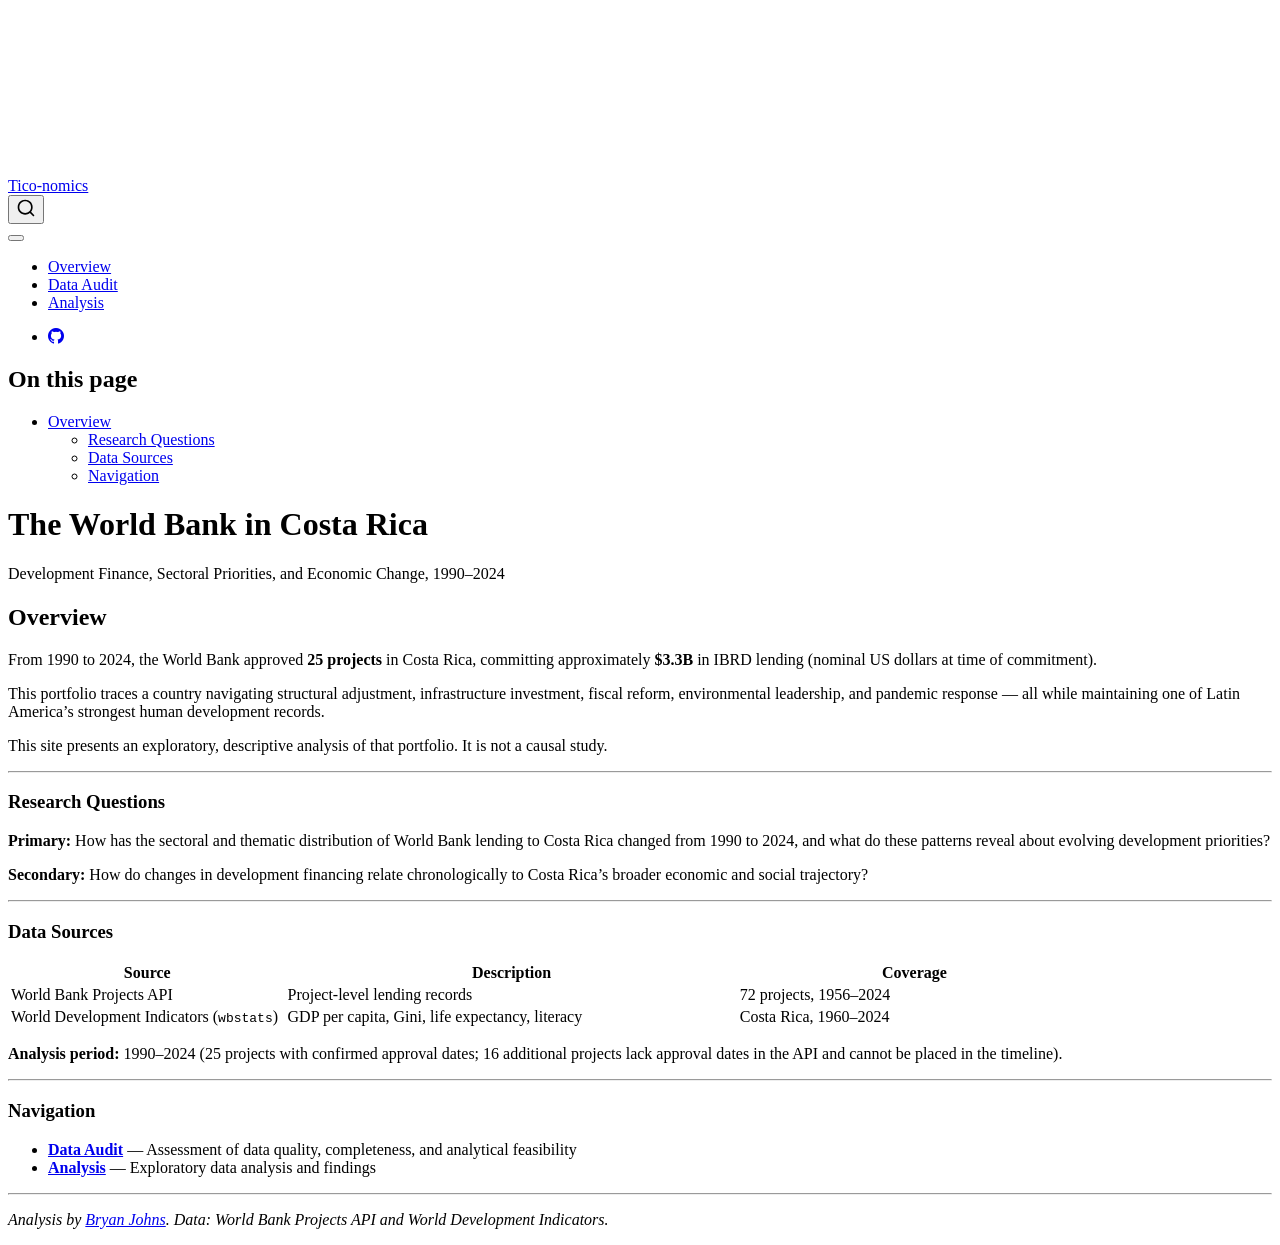
==== docs/index.html @ b2872938 "feat: add complete EDA pipeline: audit, cleaning, visualizations, Quarto site" ====
<!DOCTYPE html>
<html xmlns="http://www.w3.org/1999/xhtml" lang="en" xml:lang="en"><head>

<meta charset="utf-8">
<meta name="generator" content="quarto-1.10.20">

<meta name="viewport" content="width=device-width, initial-scale=1.0, user-scalable=yes">


<title>The World Bank in Costa Rica – Tico-nomics</title>
<style>
/* Default styles provided by pandoc.
** See https://pandoc.org/MANUAL.html#variables-for-html for config info.
*/
span.smallcaps{font-variant: small-caps;}
div.columns{display: flex; gap: 1.5em;}
div.column{flex: auto;}
@media screen {
div.columns{gap: min(4vw, 1.5em);}
div.column{overflow-x: auto;}
}
div.hanging-indent{margin-left: 1.5em; text-indent: -1.5em;}
ul.task-list{list-style: none;}
ul.task-list li input[type="checkbox"] {
  width: 0.8em;
  margin: 0 0.8em 0.2em -1em; /* quarto-specific, see https://github.com/quarto-dev/quarto-cli/issues/4556 */ 
  vertical-align: middle;
}
</style>


<script src="site_libs/quarto-nav/quarto-nav.js"></script>
<script src="site_libs/quarto-nav/headroom.min.js"></script>
<script src="site_libs/clipboard/clipboard.min.js"></script>
<script src="site_libs/quarto-search/autocomplete.umd.js"></script>
<script src="site_libs/quarto-search/fuse.min.js"></script>
<script src="site_libs/quarto-search/quarto-search.js"></script>
<meta name="quarto:offset" content="./">
<script src="site_libs/quarto-html/quarto.js" type="module"></script>
<script src="site_libs/quarto-html/tabsets/tabsets.js" type="module"></script>
<script src="site_libs/quarto-html/popper.min.js"></script>
<script src="site_libs/quarto-html/tippy.umd.min.js"></script>
<script src="site_libs/quarto-html/anchor.min.js"></script>
<link href="site_libs/quarto-html/tippy.css" rel="stylesheet">
<link href="site_libs/quarto-html/quarto-syntax-highlighting-17888a1159294d3eb470f19f6f52f5a5.css" rel="stylesheet" id="quarto-text-highlighting-styles">
<script src="site_libs/bootstrap/bootstrap.min.js"></script>
<link href="site_libs/bootstrap/bootstrap-icons.css" rel="stylesheet">
<link href="site_libs/bootstrap/bootstrap-92404dd89b1444827012a9e3a58cda88.min.css" rel="stylesheet" append-hash="true" id="quarto-bootstrap" data-mode="light">
<script id="quarto-search-options" type="application/json">{
  "location": "navbar",
  "copy-button": false,
  "collapse-after": 3,
  "panel-placement": "end",
  "type": "overlay",
  "limit": 50,
  "keyboard-shortcut": [
    "f",
    "/",
    "s"
  ],
  "show-item-context": false,
  "language": {
    "search-no-results-text": "No results",
    "search-matching-documents-text": "matching documents",
    "search-copy-link-title": "Copy link to search",
    "search-hide-matches-text": "Hide additional matches",
    "search-more-match-text": "more match in this document",
    "search-more-matches-text": "more matches in this document",
    "search-clear-button-title": "Clear",
    "search-text-placeholder": "",
    "search-detached-cancel-button-title": "Cancel",
    "search-submit-button-title": "Submit",
    "search-label": "Search"
  }
}</script>


<link rel="stylesheet" href="styles.css">
</head>

<body class="nav-fixed quarto-light">

<div id="quarto-search-results"></div>
  <header id="quarto-header" class="headroom fixed-top">
    <nav class="navbar navbar-expand-lg " data-bs-theme="dark">
      <div class="navbar-container container-fluid">
      <div class="navbar-brand-container mx-auto">
    <a class="navbar-brand" href="./index.html">
    <span class="navbar-title">Tico-nomics</span>
    </a>
  </div>
            <div id="quarto-search" class="" title="Search"></div>
          <button class="navbar-toggler" type="button" data-bs-toggle="collapse" data-bs-target="#navbarCollapse" aria-controls="navbarCollapse" role="menu" aria-expanded="false" aria-label="Toggle navigation" onclick="if (window.quartoToggleHeadroom) { window.quartoToggleHeadroom(); }">
  <span class="navbar-toggler-icon"></span>
</button>
          <div class="collapse navbar-collapse" id="navbarCollapse">
            <ul class="navbar-nav navbar-nav-scroll me-auto">
  <li class="nav-item">
    <a class="nav-link active" href="./index.html" aria-current="page"> 
<span class="menu-text">Overview</span></a>
  </li>  
  <li class="nav-item">
    <a class="nav-link" href="./reports/feasibility-audit.html"> 
<span class="menu-text">Data Audit</span></a>
  </li>  
  <li class="nav-item">
    <a class="nav-link" href="./reports/eda-report.html"> 
<span class="menu-text">Analysis</span></a>
  </li>  
</ul>
            <ul class="navbar-nav navbar-nav-scroll ms-auto">
  <li class="nav-item compact">
    <a class="nav-link" href="https://github.com/johbry17/Tico-nomics"> <i class="bi bi-github" role="img">
</i> 
<span class="menu-text"></span></a>
  </li>  
</ul>
          </div> <!-- /navcollapse -->
            <div class="quarto-navbar-tools">
</div>
      </div> <!-- /container-fluid -->
    </nav>
</header>
<!-- content -->
<div id="quarto-content" class="quarto-container page-columns page-rows-contents page-layout-article page-navbar">
<!-- sidebar -->
<!-- margin-sidebar -->
    <div id="quarto-margin-sidebar" class="sidebar margin-sidebar">
        <nav id="TOC" role="doc-toc" class="toc-active">
    <h2 id="toc-title">On this page</h2>
   
  <ul>
  <li><a href="#overview" id="toc-overview" class="nav-link active" data-scroll-target="#overview">Overview</a>
  <ul class="collapse">
  <li><a href="#research-questions" id="toc-research-questions" class="nav-link" data-scroll-target="#research-questions">Research Questions</a></li>
  <li><a href="#data-sources" id="toc-data-sources" class="nav-link" data-scroll-target="#data-sources">Data Sources</a></li>
  <li><a href="#navigation" id="toc-navigation" class="nav-link" data-scroll-target="#navigation">Navigation</a></li>
  </ul></li>
  </ul>
</nav>
    </div>
<!-- main -->
<main class="content" id="quarto-document-content">

<header id="title-block-header" class="quarto-title-block default">
<div class="quarto-title">
<h1 class="title">The World Bank in Costa Rica</h1>
<p class="subtitle lead">Development Finance, Sectoral Priorities, and Economic Change, 1990–2024</p>
</div>



<div class="quarto-title-meta">

    
  
    
  </div>
  


</header>


<section id="overview" class="level2">
<h2 class="anchored" data-anchor-id="overview">Overview</h2>
<p>From 1990 to 2024, the World Bank approved <strong>25 projects</strong> in Costa Rica, committing approximately <strong>$3.3B</strong> in IBRD lending (nominal US dollars at time of commitment).</p>
<p>This portfolio traces a country navigating structural adjustment, infrastructure investment, fiscal reform, environmental leadership, and pandemic response — all while maintaining one of Latin America’s strongest human development records.</p>
<p>This site presents an exploratory, descriptive analysis of that portfolio. It is not a causal study.</p>
<hr>
<section id="research-questions" class="level3">
<h3 class="anchored" data-anchor-id="research-questions">Research Questions</h3>
<p><strong>Primary:</strong> How has the sectoral and thematic distribution of World Bank lending to Costa Rica changed from 1990 to 2024, and what do these patterns reveal about evolving development priorities?</p>
<p><strong>Secondary:</strong> How do changes in development financing relate chronologically to Costa Rica’s broader economic and social trajectory?</p>
<hr>
</section>
<section id="data-sources" class="level3">
<h3 class="anchored" data-anchor-id="data-sources">Data Sources</h3>
<table class="caption-top table">
<colgroup>
<col style="width: 25%">
<col style="width: 41%">
<col style="width: 32%">
</colgroup>
<thead>
<tr class="header">
<th>Source</th>
<th>Description</th>
<th>Coverage</th>
</tr>
</thead>
<tbody>
<tr class="odd">
<td>World Bank Projects API</td>
<td>Project-level lending records</td>
<td>72 projects, 1956–2024</td>
</tr>
<tr class="even">
<td>World Development Indicators (<code>wbstats</code>)</td>
<td>GDP per capita, Gini, life expectancy, literacy</td>
<td>Costa Rica, 1960–2024</td>
</tr>
</tbody>
</table>
<p><strong>Analysis period:</strong> 1990–2024 (25 projects with confirmed approval dates; 16 additional projects lack approval dates in the API and cannot be placed in the timeline).</p>
<hr>
</section>
<section id="navigation" class="level3">
<h3 class="anchored" data-anchor-id="navigation">Navigation</h3>
<ul>
<li><strong><a href="./reports/feasibility-audit.html">Data Audit</a></strong> — Assessment of data quality, completeness, and analytical feasibility</li>
<li><strong><a href="./reports/eda-report.html">Analysis</a></strong> — Exploratory data analysis and findings</li>
</ul>
<hr>
<p><em>Analysis by <a href="https://github.com/johbry17">Bryan Johns</a>. Data: World Bank Projects API and World Development Indicators.</em></p>


</section>
</section>

</main> <!-- /main -->
<script id="quarto-html-after-body" type="application/javascript">
  window.document.addEventListener("DOMContentLoaded", function (event) {
    const icon = "";
    const anchorJS = new window.AnchorJS();
    anchorJS.options = {
      placement: 'right',
      icon: icon
    };
    anchorJS.add('.anchored');
    const isCodeAnnotation = (el) => {
      for (const clz of el.classList) {
        if (clz.startsWith('code-annotation-')) {                     
          return true;
        }
      }
      return false;
    }
    const onCopySuccess = function(e) {
      // button target
      const button = e.trigger;
      // don't keep focus
      button.blur();
      // flash "checked"
      button.classList.add('code-copy-button-checked');
      var currentTitle = button.getAttribute("title");
      button.setAttribute("title", "Copied!");
      let tooltip;
      if (window.bootstrap) {
        button.setAttribute("data-bs-toggle", "tooltip");
        button.setAttribute("data-bs-placement", "left");
        button.setAttribute("data-bs-title", "Copied!");
        tooltip = new bootstrap.Tooltip(button, 
          { trigger: "manual", 
            customClass: "code-copy-button-tooltip",
            offset: [0, -8]});
        tooltip.show();    
      }
      setTimeout(function() {
        if (tooltip) {
          tooltip.hide();
          button.removeAttribute("data-bs-title");
          button.removeAttribute("data-bs-toggle");
          button.removeAttribute("data-bs-placement");
        }
        button.setAttribute("title", currentTitle);
        button.classList.remove('code-copy-button-checked');
      }, 1000);
      // clear code selection
      e.clearSelection();
    }
    const getTextToCopy = function(trigger) {
      const outerScaffold = trigger.parentElement.cloneNode(true);
      const codeEl = outerScaffold.querySelector('code');
      for (const childEl of codeEl.children) {
        if (isCodeAnnotation(childEl)) {
          childEl.remove();
        }
      }
      return codeEl.innerText;
    }
    const clipboard = new window.ClipboardJS('.code-copy-button:not([data-in-quarto-modal])', {
      text: getTextToCopy
    });
    clipboard.on('success', onCopySuccess);
    if (window.document.getElementById('quarto-embedded-source-code-modal')) {
      const clipboardModal = new window.ClipboardJS('.code-copy-button[data-in-quarto-modal]', {
        text: getTextToCopy,
        container: window.document.getElementById('quarto-embedded-source-code-modal')
      });
      clipboardModal.on('success', onCopySuccess);
    }
      var localhostRegex = new RegExp(/^(?:http|https):\/\/localhost\:?[0-9]*\//);
      var mailtoRegex = new RegExp(/^mailto:/);
        var filterRegex = new RegExp('/' + window.location.host + '/');
      var isInternal = (href) => {
          return filterRegex.test(href) || localhostRegex.test(href) || mailtoRegex.test(href);
      }
      // Inspect non-navigation links and adorn them if external
     var links = window.document.querySelectorAll('a[href]:not(.nav-link):not(.navbar-brand):not(.toc-action):not(.sidebar-link):not(.sidebar-item-toggle):not(.pagination-link):not(.no-external):not([aria-hidden]):not(.dropdown-item):not(.quarto-navigation-tool):not(.about-link)');
      for (var i=0; i<links.length; i++) {
        const link = links[i];
        if (!isInternal(link.href)) {
          // undo the damage that might have been done by quarto-nav.js in the case of
          // links that we want to consider external
          if (link.dataset.originalHref !== undefined) {
            link.href = link.dataset.originalHref;
          }
        }
      }
    function tippyHover(el, contentFn, onTriggerFn, onUntriggerFn) {
      const config = {
        allowHTML: true,
        maxWidth: 500,
        delay: 100,
        arrow: false,
        appendTo: function(el) {
            return el.parentElement;
        },
        interactive: true,
        interactiveBorder: 10,
        theme: 'quarto',
        placement: 'bottom-start',
      };
      if (contentFn) {
        config.content = contentFn;
      }
      if (onTriggerFn) {
        config.onTrigger = onTriggerFn;
      }
      if (onUntriggerFn) {
        config.onUntrigger = onUntriggerFn;
      }
      window.tippy(el, config); 
    }
    const noterefs = window.document.querySelectorAll('a[role="doc-noteref"]');
    for (var i=0; i<noterefs.length; i++) {
      const ref = noterefs[i];
      tippyHover(ref, function() {
        // use id or data attribute instead here
        let href = ref.getAttribute('data-footnote-href') || ref.getAttribute('href');
        try { href = new URL(href).hash; } catch {}
        const id = href.replace(/^#\/?/, "");
        const note = window.document.getElementById(id);
        if (note) {
          return note.innerHTML;
        } else {
          return "";
        }
      });
    }
    const xrefs = window.document.querySelectorAll('a.quarto-xref');
    const processXRef = (id, note) => {
      // Strip column container classes
      const stripColumnClz = (el) => {
        el.classList.remove("page-full", "page-columns");
        if (el.children) {
          for (const child of el.children) {
            stripColumnClz(child);
          }
        }
      }
      stripColumnClz(note)
      if (id === null || id.startsWith('sec-')) {
        // Special case sections, only their first couple elements
        const container = document.createElement("div");
        if (note.children && note.children.length > 2) {
          container.appendChild(note.children[0].cloneNode(true));
          for (let i = 1; i < note.children.length; i++) {
            const child = note.children[i];
            if (child.tagName === "P" && child.innerText === "") {
              continue;
            } else {
              container.appendChild(child.cloneNode(true));
              break;
            }
          }
          if (window.Quarto?.typesetMath) {
            window.Quarto.typesetMath(container);
          }
          return container.innerHTML
        } else {
          if (window.Quarto?.typesetMath) {
            window.Quarto.typesetMath(note);
          }
          return note.innerHTML;
        }
      } else {
        // Remove any anchor links if they are present
        const anchorLink = note.querySelector('a.anchorjs-link');
        if (anchorLink) {
          anchorLink.remove();
        }
        if (window.Quarto?.typesetMath) {
          window.Quarto.typesetMath(note);
        }
        if (note.classList.contains("callout")) {
          return note.outerHTML;
        } else {
          return note.innerHTML;
        }
      }
    }
    for (var i=0; i<xrefs.length; i++) {
      const xref = xrefs[i];
      tippyHover(xref, undefined, function(instance) {
        instance.disable();
        let url = xref.getAttribute('href');
        let hash = undefined; 
        if (url.startsWith('#')) {
          hash = url;
        } else {
          try { hash = new URL(url).hash; } catch {}
        }
        if (hash) {
          const id = hash.replace(/^#\/?/, "");
          const note = window.document.getElementById(id);
          if (note !== null) {
            try {
              const html = processXRef(id, note.cloneNode(true));
              instance.setContent(html);
            } finally {
              instance.enable();
              instance.show();
            }
          } else {
            // See if we can fetch this
            fetch(url.split('#')[0])
            .then(res => res.text())
            .then(html => {
              const parser = new DOMParser();
              const htmlDoc = parser.parseFromString(html, "text/html");
              const note = htmlDoc.getElementById(id);
              if (note !== null) {
                const html = processXRef(id, note);
                instance.setContent(html);
              } 
            }).finally(() => {
              instance.enable();
              instance.show();
            });
          }
        } else {
          // See if we can fetch a full url (with no hash to target)
          // This is a special case and we should probably do some content thinning / targeting
          fetch(url)
          .then(res => res.text())
          .then(html => {
            const parser = new DOMParser();
            const htmlDoc = parser.parseFromString(html, "text/html");
            const note = htmlDoc.querySelector('main.content');
            if (note !== null) {
              // This should only happen for chapter cross references
              // (since there is no id in the URL)
              // remove the first header
              if (note.children.length > 0 && note.children[0].tagName === "HEADER") {
                note.children[0].remove();
              }
              const html = processXRef(null, note);
              instance.setContent(html);
            } 
          }).finally(() => {
            instance.enable();
            instance.show();
          });
        }
      }, function(instance) {
      });
    }
        let selectedAnnoteEl;
        const selectorForAnnotation = ( cell, annotation) => {
          let cellAttr = 'data-code-cell="' + cell + '"';
          let lineAttr = 'data-code-annotation="' +  annotation + '"';
          const selector = 'span[' + cellAttr + '][' + lineAttr + ']';
          return selector;
        }
        const selectCodeLines = (annoteEl) => {
          const doc = window.document;
          const targetCell = annoteEl.getAttribute("data-target-cell");
          const targetAnnotation = annoteEl.getAttribute("data-target-annotation");
          const annoteSpan = window.document.querySelector(selectorForAnnotation(targetCell, targetAnnotation));
          const lines = annoteSpan.getAttribute("data-code-lines").split(",");
          const lineIds = lines.map((line) => {
            return targetCell + "-" + line;
          })
          let top = null;
          let height = null;
          let parent = null;
          if (lineIds.length > 0) {
              //compute the position of the single el (top and bottom and make a div)
              const el = window.document.getElementById(lineIds[0]);
              top = el.offsetTop;
              height = el.offsetHeight;
              parent = el.parentElement.parentElement;
            if (lineIds.length > 1) {
              const lastEl = window.document.getElementById(lineIds[lineIds.length - 1]);
              const bottom = lastEl.offsetTop + lastEl.offsetHeight;
              height = bottom - top;
            }
            if (top !== null && height !== null && parent !== null) {
              // cook up a div (if necessary) and position it 
              let div = window.document.getElementById("code-annotation-line-highlight");
              if (div === null) {
                div = window.document.createElement("div");
                div.setAttribute("id", "code-annotation-line-highlight");
                div.style.position = 'absolute';
                parent.appendChild(div);
              }
              div.style.top = top - 2 + "px";
              div.style.height = height + 4 + "px";
              div.style.left = 0;
              let gutterDiv = window.document.getElementById("code-annotation-line-highlight-gutter");
              if (gutterDiv === null) {
                gutterDiv = window.document.createElement("div");
                gutterDiv.setAttribute("id", "code-annotation-line-highlight-gutter");
                gutterDiv.style.position = 'absolute';
                const codeCell = window.document.getElementById(targetCell);
                const gutter = codeCell.querySelector('.code-annotation-gutter');
                gutter.appendChild(gutterDiv);
              }
              gutterDiv.style.top = top - 2 + "px";
              gutterDiv.style.height = height + 4 + "px";
            }
            selectedAnnoteEl = annoteEl;
          }
        };
        const unselectCodeLines = () => {
          const elementsIds = ["code-annotation-line-highlight", "code-annotation-line-highlight-gutter"];
          elementsIds.forEach((elId) => {
            const div = window.document.getElementById(elId);
            if (div) {
              div.remove();
            }
          });
          selectedAnnoteEl = undefined;
        };
          // Handle positioning of the toggle
      window.addEventListener(
        "resize",
        throttle(() => {
          elRect = undefined;
          if (selectedAnnoteEl) {
            selectCodeLines(selectedAnnoteEl);
          }
        }, 10)
      );
      function throttle(fn, ms) {
      let throttle = false;
      let timer;
        return (...args) => {
          if(!throttle) { // first call gets through
              fn.apply(this, args);
              throttle = true;
          } else { // all the others get throttled
              if(timer) clearTimeout(timer); // cancel #2
              timer = setTimeout(() => {
                fn.apply(this, args);
                timer = throttle = false;
              }, ms);
          }
        };
      }
        // Attach click handler to the DT
        const annoteDls = window.document.querySelectorAll('dt[data-target-cell]');
        for (const annoteDlNode of annoteDls) {
          annoteDlNode.addEventListener('click', (event) => {
            const clickedEl = event.target;
            if (clickedEl !== selectedAnnoteEl) {
              unselectCodeLines();
              const activeEl = window.document.querySelector('dt[data-target-cell].code-annotation-active');
              if (activeEl) {
                activeEl.classList.remove('code-annotation-active');
              }
              selectCodeLines(clickedEl);
              clickedEl.classList.add('code-annotation-active');
            } else {
              // Unselect the line
              unselectCodeLines();
              clickedEl.classList.remove('code-annotation-active');
            }
          });
        }
    const findCites = (el) => {
      const parentEl = el.parentElement;
      if (parentEl) {
        const cites = parentEl.dataset.cites;
        if (cites) {
          return {
            el,
            cites: cites.split(' ')
          };
        } else {
          return findCites(el.parentElement)
        }
      } else {
        return undefined;
      }
    };
    var bibliorefs = window.document.querySelectorAll('a[role="doc-biblioref"]');
    for (var i=0; i<bibliorefs.length; i++) {
      const ref = bibliorefs[i];
      const citeInfo = findCites(ref);
      if (citeInfo) {
        tippyHover(citeInfo.el, function() {
          var popup = window.document.createElement('div');
          citeInfo.cites.forEach(function(cite) {
            var citeDiv = window.document.createElement('div');
            citeDiv.classList.add('hanging-indent');
            citeDiv.classList.add('csl-entry');
            var biblioDiv = window.document.getElementById('ref-' + cite);
            if (biblioDiv) {
              citeDiv.innerHTML = biblioDiv.innerHTML;
            }
            popup.appendChild(citeDiv);
          });
          return popup.innerHTML;
        });
      }
    }
  });
  </script>
</div> <!-- /content -->




</body></html>
---- docs/site_libs/quarto-html/tippy.css ----
.tippy-box[data-animation=fade][data-state=hidden]{opacity:0}[data-tippy-root]{max-width:calc(100vw - 10px)}.tippy-box{position:relative;background-color:#333;color:#fff;border-radius:4px;font-size:14px;line-height:1.4;white-space:normal;outline:0;transition-property:transform,visibility,opacity}.tippy-box[data-placement^=top]>.tippy-arrow{bottom:0}.tippy-box[data-placement^=top]>.tippy-arrow:before{bottom:-7px;left:0;border-width:8px 8px 0;border-top-color:initial;transform-origin:center top}.tippy-box[data-placement^=bottom]>.tippy-arrow{top:0}.tippy-box[data-placement^=bottom]>.tippy-arrow:before{top:-7px;left:0;border-width:0 8px 8px;border-bottom-color:initial;transform-origin:center bottom}.tippy-box[data-placement^=left]>.tippy-arrow{right:0}.tippy-box[data-placement^=left]>.tippy-arrow:before{border-width:8px 0 8px 8px;border-left-color:initial;right:-7px;transform-origin:center left}.tippy-box[data-placement^=right]>.tippy-arrow{left:0}.tippy-box[data-placement^=right]>.tippy-arrow:before{left:-7px;border-width:8px 8px 8px 0;border-right-color:initial;transform-origin:center right}.tippy-box[data-inertia][data-state=visible]{transition-timing-function:cubic-bezier(.54,1.5,.38,1.11)}.tippy-arrow{width:16px;height:16px;color:#333}.tippy-arrow:before{content:"";position:absolute;border-color:transparent;border-style:solid}.tippy-content{position:relative;padding:5px 9px;z-index:1}
---- docs/site_libs/quarto-html/quarto-syntax-highlighting-17888a1159294d3eb470f19f6f52f5a5.css ----
/* quarto syntax highlight colors */
:root {
  --quarto-hl-ot-color: #003B4F;
  --quarto-hl-at-color: #657422;
  --quarto-hl-ss-color: #20794D;
  --quarto-hl-an-color: #5E5E5E;
  --quarto-hl-fu-color: #4758AB;
  --quarto-hl-st-color: #20794D;
  --quarto-hl-cf-color: #003B4F;
  --quarto-hl-op-color: #5E5E5E;
  --quarto-hl-er-color: #AD0000;
  --quarto-hl-bn-color: #AD0000;
  --quarto-hl-al-color: #AD0000;
  --quarto-hl-va-color: #111111;
  --quarto-hl-bu-color: inherit;
  --quarto-hl-ex-color: inherit;
  --quarto-hl-pp-color: #AD0000;
  --quarto-hl-in-color: #5E5E5E;
  --quarto-hl-vs-color: #20794D;
  --quarto-hl-wa-color: #5E5E5E;
  --quarto-hl-do-color: #5E5E5E;
  --quarto-hl-im-color: #00769E;
  --quarto-hl-ch-color: #20794D;
  --quarto-hl-dt-color: #AD0000;
  --quarto-hl-fl-color: #AD0000;
  --quarto-hl-co-color: #5E5E5E;
  --quarto-hl-cv-color: #5E5E5E;
  --quarto-hl-cn-color: #8f5902;
  --quarto-hl-sc-color: #5E5E5E;
  --quarto-hl-dv-color: #AD0000;
  --quarto-hl-kw-color: #003B4F;
}

/* other quarto variables */
:root {
  --quarto-font-monospace: SFMono-Regular, Menlo, Monaco, Consolas, "Liberation Mono", "Courier New", monospace;
}

/* syntax highlight based on Pandoc's rules */
pre > code.sourceCode > span {
  color: #003B4F;
}

code.sourceCode > span {
  color: #003B4F;
}

div.sourceCode,
div.sourceCode pre.sourceCode {
  color: #003B4F;
}

/* Normal */
code span {
  color: #003B4F;
}

/* Alert */
code span.al {
  color: #AD0000;
  font-style: inherit;
}

/* Annotation */
code span.an {
  color: #5E5E5E;
  font-style: inherit;
}

/* Attribute */
code span.at {
  color: #657422;
  font-style: inherit;
}

/* BaseN */
code span.bn {
  color: #AD0000;
  font-style: inherit;
}

/* BuiltIn */
code span.bu {
  font-style: inherit;
}

/* ControlFlow */
code span.cf {
  color: #003B4F;
  font-weight: bold;
  font-style: inherit;
}

/* Char */
code span.ch {
  color: #20794D;
  font-style: inherit;
}

/* Constant */
code span.cn {
  color: #8f5902;
  font-style: inherit;
}

/* Comment */
code span.co {
  color: #5E5E5E;
  font-style: inherit;
}

/* CommentVar */
code span.cv {
  color: #5E5E5E;
  font-style: italic;
}

/* Documentation */
code span.do {
  color: #5E5E5E;
  font-style: italic;
}

/* DataType */
code span.dt {
  color: #AD0000;
  font-style: inherit;
}

/* DecVal */
code span.dv {
  color: #AD0000;
  font-style: inherit;
}

/* Error */
code span.er {
  color: #AD0000;
  font-style: inherit;
}

/* Extension */
code span.ex {
  font-style: inherit;
}

/* Float */
code span.fl {
  color: #AD0000;
  font-style: inherit;
}

/* Function */
code span.fu {
  color: #4758AB;
  font-style: inherit;
}

/* Import */
code span.im {
  color: #00769E;
  font-style: inherit;
}

/* Information */
code span.in {
  color: #5E5E5E;
  font-style: inherit;
}

/* Keyword */
code span.kw {
  color: #003B4F;
  font-weight: bold;
  font-style: inherit;
}

/* Operator */
code span.op {
  color: #5E5E5E;
  font-style: inherit;
}

/* Other */
code span.ot {
  color: #003B4F;
  font-style: inherit;
}

/* Preprocessor */
code span.pp {
  color: #AD0000;
  font-style: inherit;
}

/* SpecialChar */
code span.sc {
  color: #5E5E5E;
  font-style: inherit;
}

/* SpecialString */
code span.ss {
  color: #20794D;
  font-style: inherit;
}

/* String */
code span.st {
  color: #20794D;
  font-style: inherit;
}

/* Variable */
code span.va {
  color: #111111;
  font-style: inherit;
}

/* VerbatimString */
code span.vs {
  color: #20794D;
  font-style: inherit;
}

/* Warning */
code span.wa {
  color: #5E5E5E;
  font-style: italic;
}

.prevent-inlining {
  content: "</";
}

/*# sourceMappingURL=fadfc755eec066e9e3d699cf819c3e33.css.map */
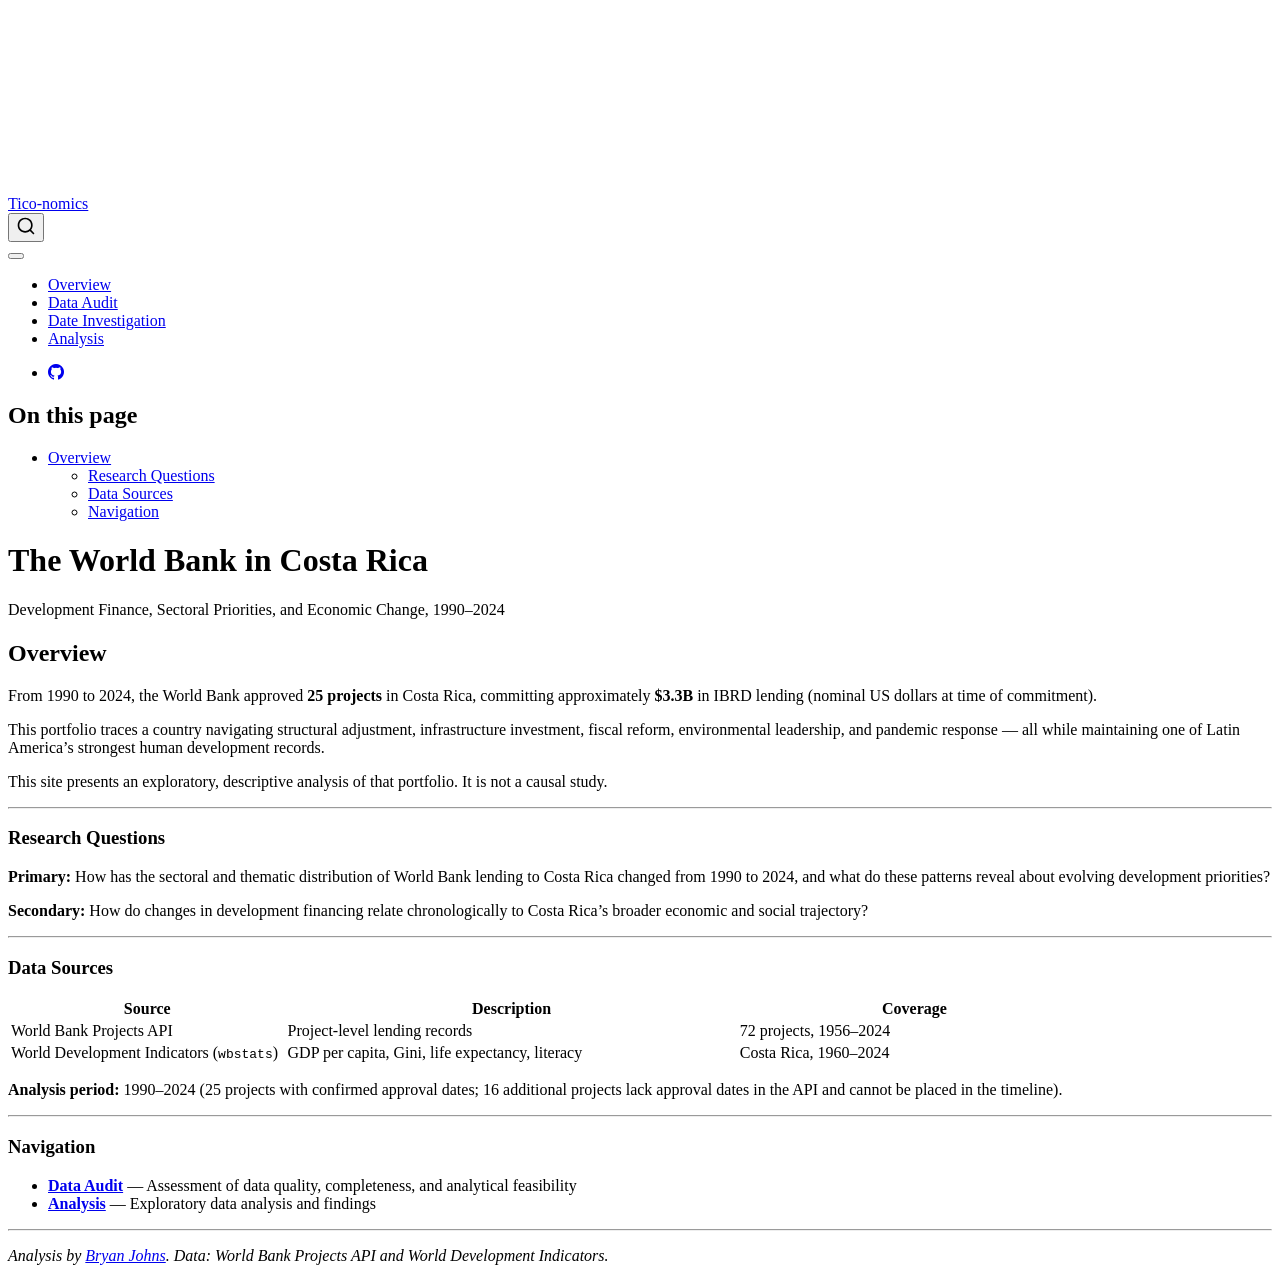
==== commit db231326: "feat: investigate and recover missing World Bank project dates" ====
--- a/docs/index.html
+++ b/docs/index.html
@@ -102,6 +102,10 @@
   <li class="nav-item">
     <a class="nav-link" href="./reports/feasibility-audit.html"> 
 <span class="menu-text">Data Audit</span></a>
+  </li>  
+  <li class="nav-item">
+    <a class="nav-link" href="./reports/date-recovery.html"> 
+<span class="menu-text">Date Investigation</span></a>
   </li>  
   <li class="nav-item">
     <a class="nav-link" href="./reports/eda-report.html"> 
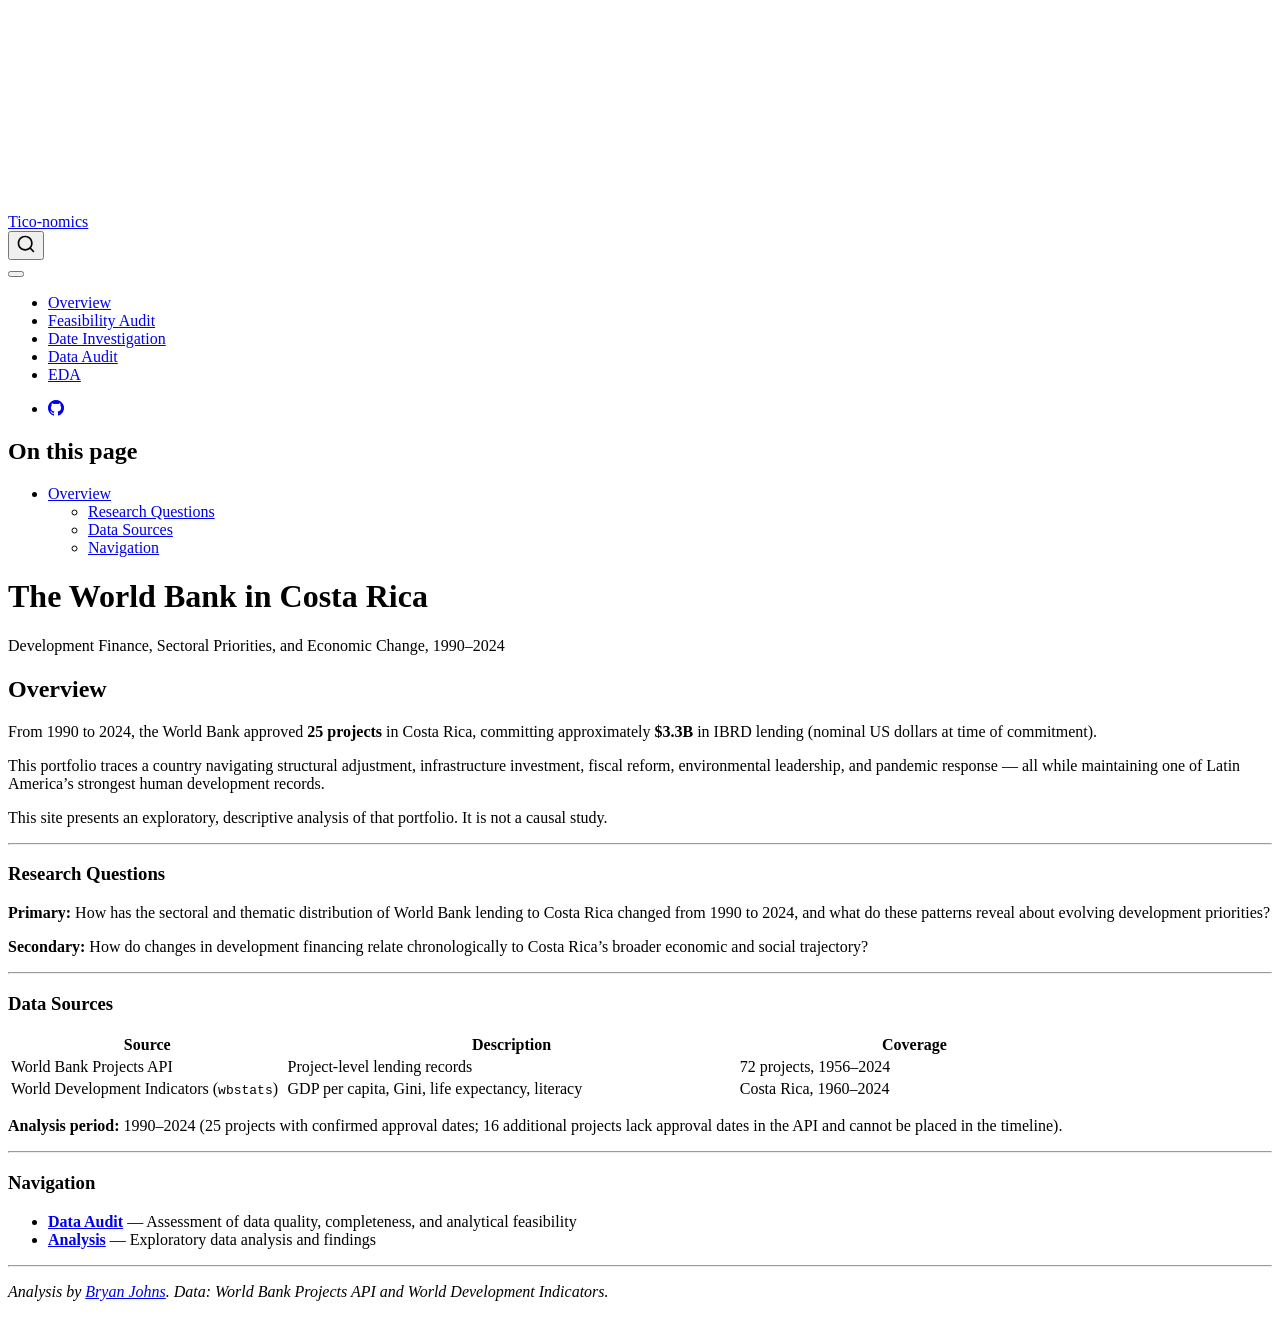
==== commit 07117e41: "feat: add revised data audit, source reconciliation, and institutional scope" ====
--- a/docs/index.html
+++ b/docs/index.html
@@ -101,15 +101,19 @@
   </li>  
   <li class="nav-item">
     <a class="nav-link" href="./reports/feasibility-audit.html"> 
-<span class="menu-text">Data Audit</span></a>
+<span class="menu-text">Feasibility Audit</span></a>
   </li>  
   <li class="nav-item">
     <a class="nav-link" href="./reports/date-recovery.html"> 
 <span class="menu-text">Date Investigation</span></a>
   </li>  
   <li class="nav-item">
+    <a class="nav-link" href="./reports/data-audit-reconciliation.html"> 
+<span class="menu-text">Data Audit</span></a>
+  </li>  
+  <li class="nav-item">
     <a class="nav-link" href="./reports/eda-report.html"> 
-<span class="menu-text">Analysis</span></a>
+<span class="menu-text">EDA</span></a>
   </li>  
 </ul>
             <ul class="navbar-nav navbar-nav-scroll ms-auto">
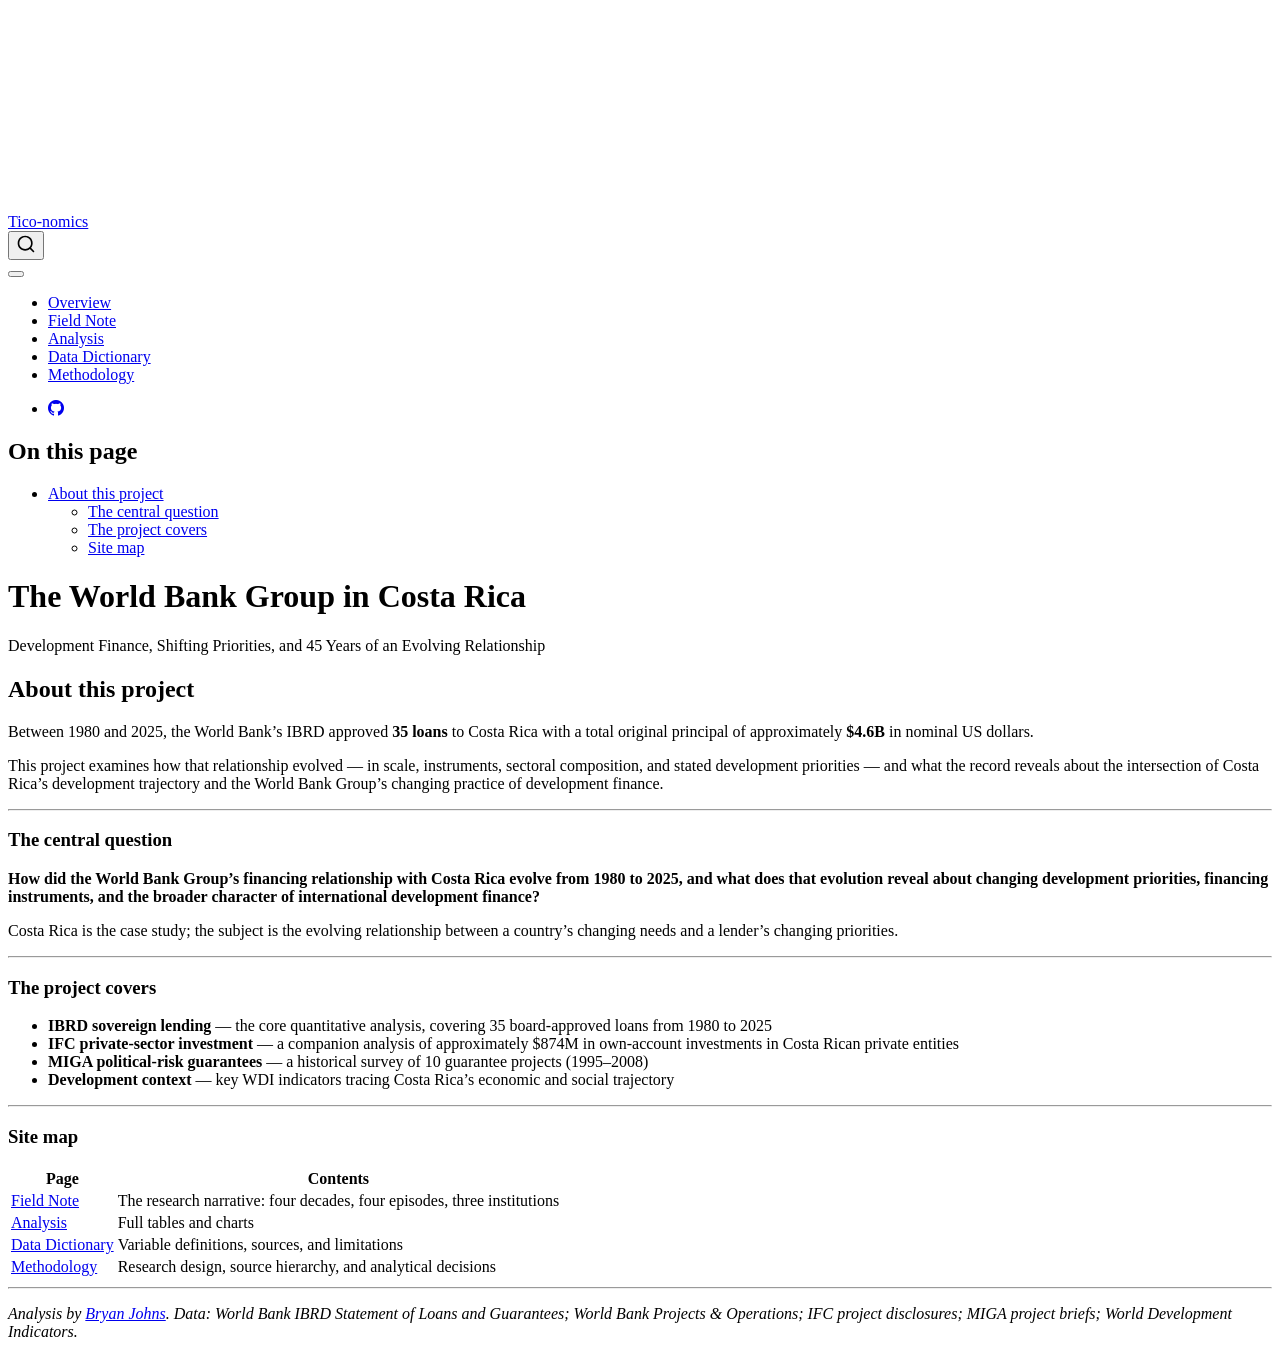
==== commit a0de682f: "feat: new analysis, R pipeline, publication, and repository cleanup" ====
--- a/docs/index.html
+++ b/docs/index.html
@@ -7,7 +7,7 @@
 <meta name="viewport" content="width=device-width, initial-scale=1.0, user-scalable=yes">
 
 
-<title>The World Bank in Costa Rica – Tico-nomics</title>
+<title>The World Bank Group in Costa Rica – Tico-nomics</title>
 <style>
 /* Default styles provided by pandoc.
 ** See https://pandoc.org/MANUAL.html#variables-for-html for config info.
@@ -100,20 +100,20 @@
 <span class="menu-text">Overview</span></a>
   </li>  
   <li class="nav-item">
-    <a class="nav-link" href="./reports/feasibility-audit.html"> 
-<span class="menu-text">Feasibility Audit</span></a>
+    <a class="nav-link" href="./reports/field-note.html"> 
+<span class="menu-text">Field Note</span></a>
   </li>  
   <li class="nav-item">
-    <a class="nav-link" href="./reports/date-recovery.html"> 
-<span class="menu-text">Date Investigation</span></a>
+    <a class="nav-link" href="./reports/eda-analysis.html"> 
+<span class="menu-text">Analysis</span></a>
   </li>  
   <li class="nav-item">
-    <a class="nav-link" href="./reports/data-audit-reconciliation.html"> 
-<span class="menu-text">Data Audit</span></a>
+    <a class="nav-link" href="./reports/data-dictionary.html"> 
+<span class="menu-text">Data Dictionary</span></a>
   </li>  
   <li class="nav-item">
-    <a class="nav-link" href="./reports/eda-report.html"> 
-<span class="menu-text">EDA</span></a>
+    <a class="nav-link" href="./reports/methodology.html"> 
+<span class="menu-text">Methodology</span></a>
   </li>  
 </ul>
             <ul class="navbar-nav navbar-nav-scroll ms-auto">
@@ -138,11 +138,11 @@
     <h2 id="toc-title">On this page</h2>
    
   <ul>
-  <li><a href="#overview" id="toc-overview" class="nav-link active" data-scroll-target="#overview">Overview</a>
+  <li><a href="#about-this-project" id="toc-about-this-project" class="nav-link active" data-scroll-target="#about-this-project">About this project</a>
   <ul class="collapse">
-  <li><a href="#research-questions" id="toc-research-questions" class="nav-link" data-scroll-target="#research-questions">Research Questions</a></li>
-  <li><a href="#data-sources" id="toc-data-sources" class="nav-link" data-scroll-target="#data-sources">Data Sources</a></li>
-  <li><a href="#navigation" id="toc-navigation" class="nav-link" data-scroll-target="#navigation">Navigation</a></li>
+  <li><a href="#the-central-question" id="toc-the-central-question" class="nav-link" data-scroll-target="#the-central-question">The central question</a></li>
+  <li><a href="#the-project-covers" id="toc-the-project-covers" class="nav-link" data-scroll-target="#the-project-covers">The project covers</a></li>
+  <li><a href="#site-map" id="toc-site-map" class="nav-link" data-scroll-target="#site-map">Site map</a></li>
   </ul></li>
   </ul>
 </nav>
@@ -152,8 +152,8 @@
 
 <header id="title-block-header" class="quarto-title-block default">
 <div class="quarto-title">
-<h1 class="title">The World Bank in Costa Rica</h1>
-<p class="subtitle lead">Development Finance, Sectoral Priorities, and Economic Change, 1990–2024</p>
+<h1 class="title">The World Bank Group in Costa Rica</h1>
+<p class="subtitle lead">Development Finance, Shifting Priorities, and 45 Years of an Evolving Relationship</p>
 </div>
 
 
@@ -170,57 +170,57 @@
 </header>
 
 
-<section id="overview" class="level2">
-<h2 class="anchored" data-anchor-id="overview">Overview</h2>
-<p>From 1990 to 2024, the World Bank approved <strong>25 projects</strong> in Costa Rica, committing approximately <strong>$3.3B</strong> in IBRD lending (nominal US dollars at time of commitment).</p>
-<p>This portfolio traces a country navigating structural adjustment, infrastructure investment, fiscal reform, environmental leadership, and pandemic response — all while maintaining one of Latin America’s strongest human development records.</p>
-<p>This site presents an exploratory, descriptive analysis of that portfolio. It is not a causal study.</p>
+<section id="about-this-project" class="level2">
+<h2 class="anchored" data-anchor-id="about-this-project">About this project</h2>
+<p>Between 1980 and 2025, the World Bank’s IBRD approved <strong>35 loans</strong> to Costa Rica with a total original principal of approximately <strong>$4.6B</strong> in nominal US dollars.</p>
+<p>This project examines how that relationship evolved — in scale, instruments, sectoral composition, and stated development priorities — and what the record reveals about the intersection of Costa Rica’s development trajectory and the World Bank Group’s changing practice of development finance.</p>
 <hr>
-<section id="research-questions" class="level3">
-<h3 class="anchored" data-anchor-id="research-questions">Research Questions</h3>
-<p><strong>Primary:</strong> How has the sectoral and thematic distribution of World Bank lending to Costa Rica changed from 1990 to 2024, and what do these patterns reveal about evolving development priorities?</p>
-<p><strong>Secondary:</strong> How do changes in development financing relate chronologically to Costa Rica’s broader economic and social trajectory?</p>
+<section id="the-central-question" class="level3">
+<h3 class="anchored" data-anchor-id="the-central-question">The central question</h3>
+<p><strong>How did the World Bank Group’s financing relationship with Costa Rica evolve from 1980 to 2025, and what does that evolution reveal about changing development priorities, financing instruments, and the broader character of international development finance?</strong></p>
+<p>Costa Rica is the case study; the subject is the evolving relationship between a country’s changing needs and a lender’s changing priorities.</p>
 <hr>
 </section>
-<section id="data-sources" class="level3">
-<h3 class="anchored" data-anchor-id="data-sources">Data Sources</h3>
+<section id="the-project-covers" class="level3">
+<h3 class="anchored" data-anchor-id="the-project-covers">The project covers</h3>
+<ul>
+<li><strong>IBRD sovereign lending</strong> — the core quantitative analysis, covering 35 board-approved loans from 1980 to 2025</li>
+<li><strong>IFC private-sector investment</strong> — a companion analysis of approximately $874M in own-account investments in Costa Rican private entities</li>
+<li><strong>MIGA political-risk guarantees</strong> — a historical survey of 10 guarantee projects (1995–2008)</li>
+<li><strong>Development context</strong> — key WDI indicators tracing Costa Rica’s economic and social trajectory</li>
+</ul>
+<hr>
+</section>
+<section id="site-map" class="level3">
+<h3 class="anchored" data-anchor-id="site-map">Site map</h3>
 <table class="caption-top table">
-<colgroup>
-<col style="width: 25%">
-<col style="width: 41%">
-<col style="width: 32%">
-</colgroup>
 <thead>
 <tr class="header">
-<th>Source</th>
-<th>Description</th>
-<th>Coverage</th>
+<th>Page</th>
+<th>Contents</th>
 </tr>
 </thead>
 <tbody>
 <tr class="odd">
-<td>World Bank Projects API</td>
-<td>Project-level lending records</td>
-<td>72 projects, 1956–2024</td>
+<td><a href="./reports/field-note.html">Field Note</a></td>
+<td>The research narrative: four decades, four episodes, three institutions</td>
 </tr>
 <tr class="even">
-<td>World Development Indicators (<code>wbstats</code>)</td>
-<td>GDP per capita, Gini, life expectancy, literacy</td>
-<td>Costa Rica, 1960–2024</td>
+<td><a href="./reports/eda-analysis.html">Analysis</a></td>
+<td>Full tables and charts</td>
+</tr>
+<tr class="odd">
+<td><a href="./reports/data-dictionary.html">Data Dictionary</a></td>
+<td>Variable definitions, sources, and limitations</td>
+</tr>
+<tr class="even">
+<td><a href="./reports/methodology.html">Methodology</a></td>
+<td>Research design, source hierarchy, and analytical decisions</td>
 </tr>
 </tbody>
 </table>
-<p><strong>Analysis period:</strong> 1990–2024 (25 projects with confirmed approval dates; 16 additional projects lack approval dates in the API and cannot be placed in the timeline).</p>
 <hr>
-</section>
-<section id="navigation" class="level3">
-<h3 class="anchored" data-anchor-id="navigation">Navigation</h3>
-<ul>
-<li><strong><a href="./reports/feasibility-audit.html">Data Audit</a></strong> — Assessment of data quality, completeness, and analytical feasibility</li>
-<li><strong><a href="./reports/eda-report.html">Analysis</a></strong> — Exploratory data analysis and findings</li>
-</ul>
-<hr>
-<p><em>Analysis by <a href="https://github.com/johbry17">Bryan Johns</a>. Data: World Bank Projects API and World Development Indicators.</em></p>
+<p><em>Analysis by <a href="https://github.com/johbry17">Bryan Johns</a>. Data: World Bank IBRD Statement of Loans and Guarantees; World Bank Projects &amp; Operations; IFC project disclosures; MIGA project briefs; World Development Indicators.</em></p>
 
 
 </section>
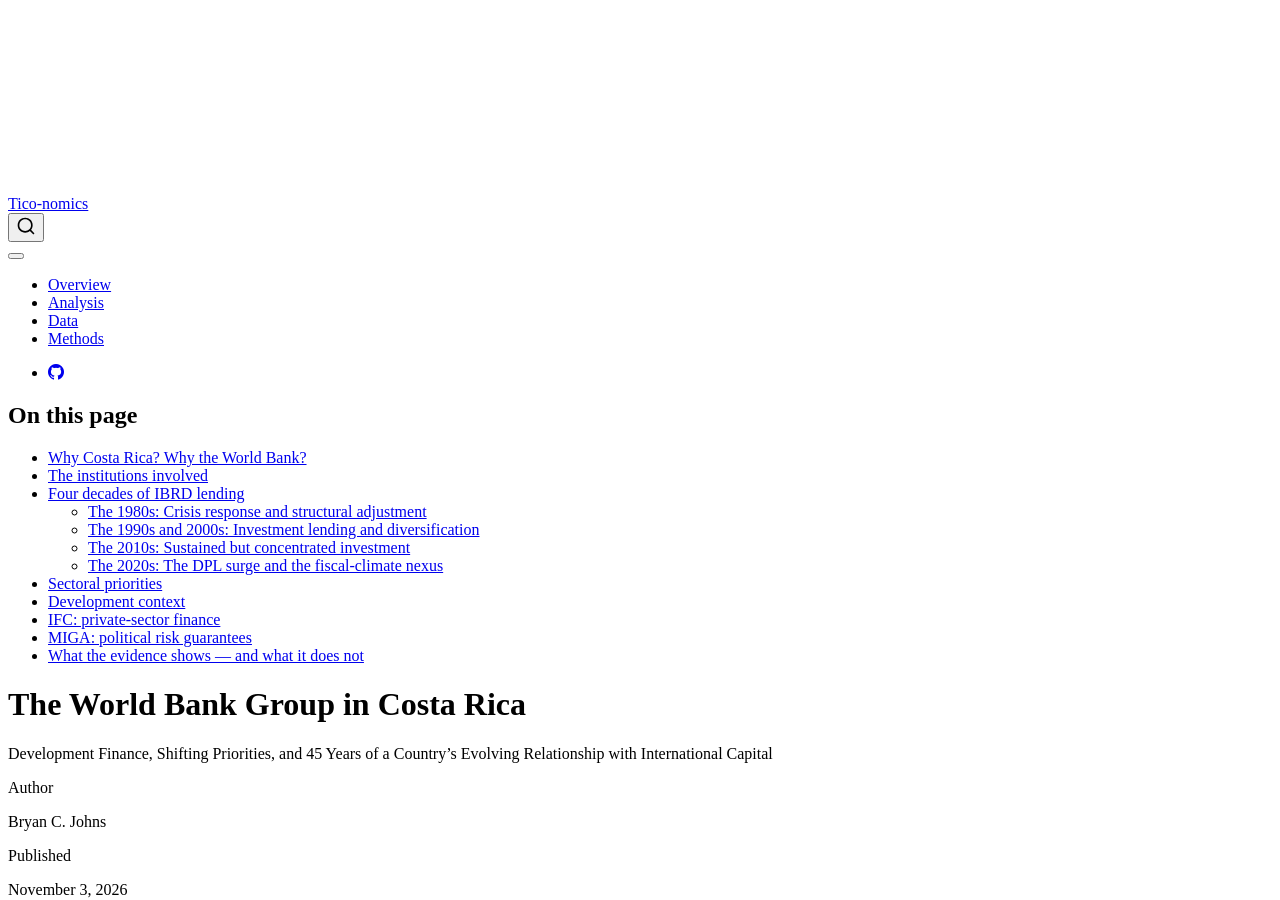
==== commit c0d2a4cb: "style: add dark mode, rename headers" ====
--- a/docs/index.html
+++ b/docs/index.html
@@ -1,635 +1,8 @@
-<!DOCTYPE html>
-<html xmlns="http://www.w3.org/1999/xhtml" lang="en" xml:lang="en"><head>
-
-<meta charset="utf-8">
-<meta name="generator" content="quarto-1.10.20">
-
-<meta name="viewport" content="width=device-width, initial-scale=1.0, user-scalable=yes">
-
-
-<title>The World Bank Group in Costa Rica – Tico-nomics</title>
-<style>
-/* Default styles provided by pandoc.
-** See https://pandoc.org/MANUAL.html#variables-for-html for config info.
-*/
-span.smallcaps{font-variant: small-caps;}
-div.columns{display: flex; gap: 1.5em;}
-div.column{flex: auto;}
-@media screen {
-div.columns{gap: min(4vw, 1.5em);}
-div.column{overflow-x: auto;}
-}
-div.hanging-indent{margin-left: 1.5em; text-indent: -1.5em;}
-ul.task-list{list-style: none;}
-ul.task-list li input[type="checkbox"] {
-  width: 0.8em;
-  margin: 0 0.8em 0.2em -1em; /* quarto-specific, see https://github.com/quarto-dev/quarto-cli/issues/4556 */ 
-  vertical-align: middle;
-}
-</style>
-
-
-<script src="site_libs/quarto-nav/quarto-nav.js"></script>
-<script src="site_libs/quarto-nav/headroom.min.js"></script>
-<script src="site_libs/clipboard/clipboard.min.js"></script>
-<script src="site_libs/quarto-search/autocomplete.umd.js"></script>
-<script src="site_libs/quarto-search/fuse.min.js"></script>
-<script src="site_libs/quarto-search/quarto-search.js"></script>
-<meta name="quarto:offset" content="./">
-<script src="site_libs/quarto-html/quarto.js" type="module"></script>
-<script src="site_libs/quarto-html/tabsets/tabsets.js" type="module"></script>
-<script src="site_libs/quarto-html/popper.min.js"></script>
-<script src="site_libs/quarto-html/tippy.umd.min.js"></script>
-<script src="site_libs/quarto-html/anchor.min.js"></script>
-<link href="site_libs/quarto-html/tippy.css" rel="stylesheet">
-<link href="site_libs/quarto-html/quarto-syntax-highlighting-17888a1159294d3eb470f19f6f52f5a5.css" rel="stylesheet" id="quarto-text-highlighting-styles">
-<script src="site_libs/bootstrap/bootstrap.min.js"></script>
-<link href="site_libs/bootstrap/bootstrap-icons.css" rel="stylesheet">
-<link href="site_libs/bootstrap/bootstrap-92404dd89b1444827012a9e3a58cda88.min.css" rel="stylesheet" append-hash="true" id="quarto-bootstrap" data-mode="light">
-<script id="quarto-search-options" type="application/json">{
-  "location": "navbar",
-  "copy-button": false,
-  "collapse-after": 3,
-  "panel-placement": "end",
-  "type": "overlay",
-  "limit": 50,
-  "keyboard-shortcut": [
-    "f",
-    "/",
-    "s"
-  ],
-  "show-item-context": false,
-  "language": {
-    "search-no-results-text": "No results",
-    "search-matching-documents-text": "matching documents",
-    "search-copy-link-title": "Copy link to search",
-    "search-hide-matches-text": "Hide additional matches",
-    "search-more-match-text": "more match in this document",
-    "search-more-matches-text": "more matches in this document",
-    "search-clear-button-title": "Clear",
-    "search-text-placeholder": "",
-    "search-detached-cancel-button-title": "Cancel",
-    "search-submit-button-title": "Submit",
-    "search-label": "Search"
-  }
-}</script>
-
-
-<link rel="stylesheet" href="styles.css">
-</head>
-
-<body class="nav-fixed quarto-light">
-
-<div id="quarto-search-results"></div>
-  <header id="quarto-header" class="headroom fixed-top">
-    <nav class="navbar navbar-expand-lg " data-bs-theme="dark">
-      <div class="navbar-container container-fluid">
-      <div class="navbar-brand-container mx-auto">
-    <a class="navbar-brand" href="./index.html">
-    <span class="navbar-title">Tico-nomics</span>
-    </a>
-  </div>
-            <div id="quarto-search" class="" title="Search"></div>
-          <button class="navbar-toggler" type="button" data-bs-toggle="collapse" data-bs-target="#navbarCollapse" aria-controls="navbarCollapse" role="menu" aria-expanded="false" aria-label="Toggle navigation" onclick="if (window.quartoToggleHeadroom) { window.quartoToggleHeadroom(); }">
-  <span class="navbar-toggler-icon"></span>
-</button>
-          <div class="collapse navbar-collapse" id="navbarCollapse">
-            <ul class="navbar-nav navbar-nav-scroll me-auto">
-  <li class="nav-item">
-    <a class="nav-link active" href="./index.html" aria-current="page"> 
-<span class="menu-text">Overview</span></a>
-  </li>  
-  <li class="nav-item">
-    <a class="nav-link" href="./reports/field-note.html"> 
-<span class="menu-text">Field Note</span></a>
-  </li>  
-  <li class="nav-item">
-    <a class="nav-link" href="./reports/eda-analysis.html"> 
-<span class="menu-text">Analysis</span></a>
-  </li>  
-  <li class="nav-item">
-    <a class="nav-link" href="./reports/data-dictionary.html"> 
-<span class="menu-text">Data Dictionary</span></a>
-  </li>  
-  <li class="nav-item">
-    <a class="nav-link" href="./reports/methodology.html"> 
-<span class="menu-text">Methodology</span></a>
-  </li>  
-</ul>
-            <ul class="navbar-nav navbar-nav-scroll ms-auto">
-  <li class="nav-item compact">
-    <a class="nav-link" href="https://github.com/johbry17/Tico-nomics"> <i class="bi bi-github" role="img">
-</i> 
-<span class="menu-text"></span></a>
-  </li>  
-</ul>
-          </div> <!-- /navcollapse -->
-            <div class="quarto-navbar-tools">
-</div>
-      </div> <!-- /container-fluid -->
-    </nav>
-</header>
-<!-- content -->
-<div id="quarto-content" class="quarto-container page-columns page-rows-contents page-layout-article page-navbar">
-<!-- sidebar -->
-<!-- margin-sidebar -->
-    <div id="quarto-margin-sidebar" class="sidebar margin-sidebar">
-        <nav id="TOC" role="doc-toc" class="toc-active">
-    <h2 id="toc-title">On this page</h2>
-   
-  <ul>
-  <li><a href="#about-this-project" id="toc-about-this-project" class="nav-link active" data-scroll-target="#about-this-project">About this project</a>
-  <ul class="collapse">
-  <li><a href="#the-central-question" id="toc-the-central-question" class="nav-link" data-scroll-target="#the-central-question">The central question</a></li>
-  <li><a href="#the-project-covers" id="toc-the-project-covers" class="nav-link" data-scroll-target="#the-project-covers">The project covers</a></li>
-  <li><a href="#site-map" id="toc-site-map" class="nav-link" data-scroll-target="#site-map">Site map</a></li>
-  </ul></li>
-  </ul>
-</nav>
-    </div>
-<!-- main -->
-<main class="content" id="quarto-document-content">
-
-<header id="title-block-header" class="quarto-title-block default">
-<div class="quarto-title">
-<h1 class="title">The World Bank Group in Costa Rica</h1>
-<p class="subtitle lead">Development Finance, Shifting Priorities, and 45 Years of an Evolving Relationship</p>
-</div>
-
-
-
-<div class="quarto-title-meta">
-
-    
-  
-    
-  </div>
-  
-
-
-</header>
-
-
-<section id="about-this-project" class="level2">
-<h2 class="anchored" data-anchor-id="about-this-project">About this project</h2>
-<p>Between 1980 and 2025, the World Bank’s IBRD approved <strong>35 loans</strong> to Costa Rica with a total original principal of approximately <strong>$4.6B</strong> in nominal US dollars.</p>
-<p>This project examines how that relationship evolved — in scale, instruments, sectoral composition, and stated development priorities — and what the record reveals about the intersection of Costa Rica’s development trajectory and the World Bank Group’s changing practice of development finance.</p>
-<hr>
-<section id="the-central-question" class="level3">
-<h3 class="anchored" data-anchor-id="the-central-question">The central question</h3>
-<p><strong>How did the World Bank Group’s financing relationship with Costa Rica evolve from 1980 to 2025, and what does that evolution reveal about changing development priorities, financing instruments, and the broader character of international development finance?</strong></p>
-<p>Costa Rica is the case study; the subject is the evolving relationship between a country’s changing needs and a lender’s changing priorities.</p>
-<hr>
-</section>
-<section id="the-project-covers" class="level3">
-<h3 class="anchored" data-anchor-id="the-project-covers">The project covers</h3>
-<ul>
-<li><strong>IBRD sovereign lending</strong> — the core quantitative analysis, covering 35 board-approved loans from 1980 to 2025</li>
-<li><strong>IFC private-sector investment</strong> — a companion analysis of approximately $874M in own-account investments in Costa Rican private entities</li>
-<li><strong>MIGA political-risk guarantees</strong> — a historical survey of 10 guarantee projects (1995–2008)</li>
-<li><strong>Development context</strong> — key WDI indicators tracing Costa Rica’s economic and social trajectory</li>
-</ul>
-<hr>
-</section>
-<section id="site-map" class="level3">
-<h3 class="anchored" data-anchor-id="site-map">Site map</h3>
-<table class="caption-top table">
-<thead>
-<tr class="header">
-<th>Page</th>
-<th>Contents</th>
-</tr>
-</thead>
-<tbody>
-<tr class="odd">
-<td><a href="./reports/field-note.html">Field Note</a></td>
-<td>The research narrative: four decades, four episodes, three institutions</td>
-</tr>
-<tr class="even">
-<td><a href="./reports/eda-analysis.html">Analysis</a></td>
-<td>Full tables and charts</td>
-</tr>
-<tr class="odd">
-<td><a href="./reports/data-dictionary.html">Data Dictionary</a></td>
-<td>Variable definitions, sources, and limitations</td>
-</tr>
-<tr class="even">
-<td><a href="./reports/methodology.html">Methodology</a></td>
-<td>Research design, source hierarchy, and analytical decisions</td>
-</tr>
-</tbody>
-</table>
-<hr>
-<p><em>Analysis by <a href="https://github.com/johbry17">Bryan Johns</a>. Data: World Bank IBRD Statement of Loans and Guarantees; World Bank Projects &amp; Operations; IFC project disclosures; MIGA project briefs; World Development Indicators.</em></p>
-
-
-</section>
-</section>
-
-</main> <!-- /main -->
-<script id="quarto-html-after-body" type="application/javascript">
-  window.document.addEventListener("DOMContentLoaded", function (event) {
-    const icon = "";
-    const anchorJS = new window.AnchorJS();
-    anchorJS.options = {
-      placement: 'right',
-      icon: icon
-    };
-    anchorJS.add('.anchored');
-    const isCodeAnnotation = (el) => {
-      for (const clz of el.classList) {
-        if (clz.startsWith('code-annotation-')) {                     
-          return true;
-        }
-      }
-      return false;
-    }
-    const onCopySuccess = function(e) {
-      // button target
-      const button = e.trigger;
-      // don't keep focus
-      button.blur();
-      // flash "checked"
-      button.classList.add('code-copy-button-checked');
-      var currentTitle = button.getAttribute("title");
-      button.setAttribute("title", "Copied!");
-      let tooltip;
-      if (window.bootstrap) {
-        button.setAttribute("data-bs-toggle", "tooltip");
-        button.setAttribute("data-bs-placement", "left");
-        button.setAttribute("data-bs-title", "Copied!");
-        tooltip = new bootstrap.Tooltip(button, 
-          { trigger: "manual", 
-            customClass: "code-copy-button-tooltip",
-            offset: [0, -8]});
-        tooltip.show();    
-      }
-      setTimeout(function() {
-        if (tooltip) {
-          tooltip.hide();
-          button.removeAttribute("data-bs-title");
-          button.removeAttribute("data-bs-toggle");
-          button.removeAttribute("data-bs-placement");
-        }
-        button.setAttribute("title", currentTitle);
-        button.classList.remove('code-copy-button-checked');
-      }, 1000);
-      // clear code selection
-      e.clearSelection();
-    }
-    const getTextToCopy = function(trigger) {
-      const outerScaffold = trigger.parentElement.cloneNode(true);
-      const codeEl = outerScaffold.querySelector('code');
-      for (const childEl of codeEl.children) {
-        if (isCodeAnnotation(childEl)) {
-          childEl.remove();
-        }
-      }
-      return codeEl.innerText;
-    }
-    const clipboard = new window.ClipboardJS('.code-copy-button:not([data-in-quarto-modal])', {
-      text: getTextToCopy
-    });
-    clipboard.on('success', onCopySuccess);
-    if (window.document.getElementById('quarto-embedded-source-code-modal')) {
-      const clipboardModal = new window.ClipboardJS('.code-copy-button[data-in-quarto-modal]', {
-        text: getTextToCopy,
-        container: window.document.getElementById('quarto-embedded-source-code-modal')
-      });
-      clipboardModal.on('success', onCopySuccess);
-    }
-      var localhostRegex = new RegExp(/^(?:http|https):\/\/localhost\:?[0-9]*\//);
-      var mailtoRegex = new RegExp(/^mailto:/);
-        var filterRegex = new RegExp('/' + window.location.host + '/');
-      var isInternal = (href) => {
-          return filterRegex.test(href) || localhostRegex.test(href) || mailtoRegex.test(href);
-      }
-      // Inspect non-navigation links and adorn them if external
-     var links = window.document.querySelectorAll('a[href]:not(.nav-link):not(.navbar-brand):not(.toc-action):not(.sidebar-link):not(.sidebar-item-toggle):not(.pagination-link):not(.no-external):not([aria-hidden]):not(.dropdown-item):not(.quarto-navigation-tool):not(.about-link)');
-      for (var i=0; i<links.length; i++) {
-        const link = links[i];
-        if (!isInternal(link.href)) {
-          // undo the damage that might have been done by quarto-nav.js in the case of
-          // links that we want to consider external
-          if (link.dataset.originalHref !== undefined) {
-            link.href = link.dataset.originalHref;
-          }
-        }
-      }
-    function tippyHover(el, contentFn, onTriggerFn, onUntriggerFn) {
-      const config = {
-        allowHTML: true,
-        maxWidth: 500,
-        delay: 100,
-        arrow: false,
-        appendTo: function(el) {
-            return el.parentElement;
-        },
-        interactive: true,
-        interactiveBorder: 10,
-        theme: 'quarto',
-        placement: 'bottom-start',
-      };
-      if (contentFn) {
-        config.content = contentFn;
-      }
-      if (onTriggerFn) {
-        config.onTrigger = onTriggerFn;
-      }
-      if (onUntriggerFn) {
-        config.onUntrigger = onUntriggerFn;
-      }
-      window.tippy(el, config); 
-    }
-    const noterefs = window.document.querySelectorAll('a[role="doc-noteref"]');
-    for (var i=0; i<noterefs.length; i++) {
-      const ref = noterefs[i];
-      tippyHover(ref, function() {
-        // use id or data attribute instead here
-        let href = ref.getAttribute('data-footnote-href') || ref.getAttribute('href');
-        try { href = new URL(href).hash; } catch {}
-        const id = href.replace(/^#\/?/, "");
-        const note = window.document.getElementById(id);
-        if (note) {
-          return note.innerHTML;
-        } else {
-          return "";
-        }
-      });
-    }
-    const xrefs = window.document.querySelectorAll('a.quarto-xref');
-    const processXRef = (id, note) => {
-      // Strip column container classes
-      const stripColumnClz = (el) => {
-        el.classList.remove("page-full", "page-columns");
-        if (el.children) {
-          for (const child of el.children) {
-            stripColumnClz(child);
-          }
-        }
-      }
-      stripColumnClz(note)
-      if (id === null || id.startsWith('sec-')) {
-        // Special case sections, only their first couple elements
-        const container = document.createElement("div");
-        if (note.children && note.children.length > 2) {
-          container.appendChild(note.children[0].cloneNode(true));
-          for (let i = 1; i < note.children.length; i++) {
-            const child = note.children[i];
-            if (child.tagName === "P" && child.innerText === "") {
-              continue;
-            } else {
-              container.appendChild(child.cloneNode(true));
-              break;
-            }
-          }
-          if (window.Quarto?.typesetMath) {
-            window.Quarto.typesetMath(container);
-          }
-          return container.innerHTML
-        } else {
-          if (window.Quarto?.typesetMath) {
-            window.Quarto.typesetMath(note);
-          }
-          return note.innerHTML;
-        }
-      } else {
-        // Remove any anchor links if they are present
-        const anchorLink = note.querySelector('a.anchorjs-link');
-        if (anchorLink) {
-          anchorLink.remove();
-        }
-        if (window.Quarto?.typesetMath) {
-          window.Quarto.typesetMath(note);
-        }
-        if (note.classList.contains("callout")) {
-          return note.outerHTML;
-        } else {
-          return note.innerHTML;
-        }
-      }
-    }
-    for (var i=0; i<xrefs.length; i++) {
-      const xref = xrefs[i];
-      tippyHover(xref, undefined, function(instance) {
-        instance.disable();
-        let url = xref.getAttribute('href');
-        let hash = undefined; 
-        if (url.startsWith('#')) {
-          hash = url;
-        } else {
-          try { hash = new URL(url).hash; } catch {}
-        }
-        if (hash) {
-          const id = hash.replace(/^#\/?/, "");
-          const note = window.document.getElementById(id);
-          if (note !== null) {
-            try {
-              const html = processXRef(id, note.cloneNode(true));
-              instance.setContent(html);
-            } finally {
-              instance.enable();
-              instance.show();
-            }
-          } else {
-            // See if we can fetch this
-            fetch(url.split('#')[0])
-            .then(res => res.text())
-            .then(html => {
-              const parser = new DOMParser();
-              const htmlDoc = parser.parseFromString(html, "text/html");
-              const note = htmlDoc.getElementById(id);
-              if (note !== null) {
-                const html = processXRef(id, note);
-                instance.setContent(html);
-              } 
-            }).finally(() => {
-              instance.enable();
-              instance.show();
-            });
-          }
-        } else {
-          // See if we can fetch a full url (with no hash to target)
-          // This is a special case and we should probably do some content thinning / targeting
-          fetch(url)
-          .then(res => res.text())
-          .then(html => {
-            const parser = new DOMParser();
-            const htmlDoc = parser.parseFromString(html, "text/html");
-            const note = htmlDoc.querySelector('main.content');
-            if (note !== null) {
-              // This should only happen for chapter cross references
-              // (since there is no id in the URL)
-              // remove the first header
-              if (note.children.length > 0 && note.children[0].tagName === "HEADER") {
-                note.children[0].remove();
-              }
-              const html = processXRef(null, note);
-              instance.setContent(html);
-            } 
-          }).finally(() => {
-            instance.enable();
-            instance.show();
-          });
-        }
-      }, function(instance) {
-      });
-    }
-        let selectedAnnoteEl;
-        const selectorForAnnotation = ( cell, annotation) => {
-          let cellAttr = 'data-code-cell="' + cell + '"';
-          let lineAttr = 'data-code-annotation="' +  annotation + '"';
-          const selector = 'span[' + cellAttr + '][' + lineAttr + ']';
-          return selector;
-        }
-        const selectCodeLines = (annoteEl) => {
-          const doc = window.document;
-          const targetCell = annoteEl.getAttribute("data-target-cell");
-          const targetAnnotation = annoteEl.getAttribute("data-target-annotation");
-          const annoteSpan = window.document.querySelector(selectorForAnnotation(targetCell, targetAnnotation));
-          const lines = annoteSpan.getAttribute("data-code-lines").split(",");
-          const lineIds = lines.map((line) => {
-            return targetCell + "-" + line;
-          })
-          let top = null;
-          let height = null;
-          let parent = null;
-          if (lineIds.length > 0) {
-              //compute the position of the single el (top and bottom and make a div)
-              const el = window.document.getElementById(lineIds[0]);
-              top = el.offsetTop;
-              height = el.offsetHeight;
-              parent = el.parentElement.parentElement;
-            if (lineIds.length > 1) {
-              const lastEl = window.document.getElementById(lineIds[lineIds.length - 1]);
-              const bottom = lastEl.offsetTop + lastEl.offsetHeight;
-              height = bottom - top;
-            }
-            if (top !== null && height !== null && parent !== null) {
-              // cook up a div (if necessary) and position it 
-              let div = window.document.getElementById("code-annotation-line-highlight");
-              if (div === null) {
-                div = window.document.createElement("div");
-                div.setAttribute("id", "code-annotation-line-highlight");
-                div.style.position = 'absolute';
-                parent.appendChild(div);
-              }
-              div.style.top = top - 2 + "px";
-              div.style.height = height + 4 + "px";
-              div.style.left = 0;
-              let gutterDiv = window.document.getElementById("code-annotation-line-highlight-gutter");
-              if (gutterDiv === null) {
-                gutterDiv = window.document.createElement("div");
-                gutterDiv.setAttribute("id", "code-annotation-line-highlight-gutter");
-                gutterDiv.style.position = 'absolute';
-                const codeCell = window.document.getElementById(targetCell);
-                const gutter = codeCell.querySelector('.code-annotation-gutter');
-                gutter.appendChild(gutterDiv);
-              }
-              gutterDiv.style.top = top - 2 + "px";
-              gutterDiv.style.height = height + 4 + "px";
-            }
-            selectedAnnoteEl = annoteEl;
-          }
-        };
-        const unselectCodeLines = () => {
-          const elementsIds = ["code-annotation-line-highlight", "code-annotation-line-highlight-gutter"];
-          elementsIds.forEach((elId) => {
-            const div = window.document.getElementById(elId);
-            if (div) {
-              div.remove();
-            }
-          });
-          selectedAnnoteEl = undefined;
-        };
-          // Handle positioning of the toggle
-      window.addEventListener(
-        "resize",
-        throttle(() => {
-          elRect = undefined;
-          if (selectedAnnoteEl) {
-            selectCodeLines(selectedAnnoteEl);
-          }
-        }, 10)
-      );
-      function throttle(fn, ms) {
-      let throttle = false;
-      let timer;
-        return (...args) => {
-          if(!throttle) { // first call gets through
-              fn.apply(this, args);
-              throttle = true;
-          } else { // all the others get throttled
-              if(timer) clearTimeout(timer); // cancel #2
-              timer = setTimeout(() => {
-                fn.apply(this, args);
-                timer = throttle = false;
-              }, ms);
-          }
-        };
-      }
-        // Attach click handler to the DT
-        const annoteDls = window.document.querySelectorAll('dt[data-target-cell]');
-        for (const annoteDlNode of annoteDls) {
-          annoteDlNode.addEventListener('click', (event) => {
-            const clickedEl = event.target;
-            if (clickedEl !== selectedAnnoteEl) {
-              unselectCodeLines();
-              const activeEl = window.document.querySelector('dt[data-target-cell].code-annotation-active');
-              if (activeEl) {
-                activeEl.classList.remove('code-annotation-active');
-              }
-              selectCodeLines(clickedEl);
-              clickedEl.classList.add('code-annotation-active');
-            } else {
-              // Unselect the line
-              unselectCodeLines();
-              clickedEl.classList.remove('code-annotation-active');
-            }
-          });
-        }
-    const findCites = (el) => {
-      const parentEl = el.parentElement;
-      if (parentEl) {
-        const cites = parentEl.dataset.cites;
-        if (cites) {
-          return {
-            el,
-            cites: cites.split(' ')
-          };
-        } else {
-          return findCites(el.parentElement)
-        }
-      } else {
-        return undefined;
-      }
-    };
-    var bibliorefs = window.document.querySelectorAll('a[role="doc-biblioref"]');
-    for (var i=0; i<bibliorefs.length; i++) {
-      const ref = bibliorefs[i];
-      const citeInfo = findCites(ref);
-      if (citeInfo) {
-        tippyHover(citeInfo.el, function() {
-          var popup = window.document.createElement('div');
-          citeInfo.cites.forEach(function(cite) {
-            var citeDiv = window.document.createElement('div');
-            citeDiv.classList.add('hanging-indent');
-            citeDiv.classList.add('csl-entry');
-            var biblioDiv = window.document.getElementById('ref-' + cite);
-            if (biblioDiv) {
-              citeDiv.innerHTML = biblioDiv.innerHTML;
-            }
-            popup.appendChild(citeDiv);
-          });
-          return popup.innerHTML;
-        });
-      }
-    }
-  });
-  </script>
-</div> <!-- /content -->
-
-
-
-
-</body></html>+<html xmlns="http://www.w3.org/1999/xhtml">    
+  <head>      
+    <title>Redirect to reports/index.html</title>      
+    <meta http-equiv="refresh" content="0;URL='reports/index.html'" />    
+  </head>    
+  <body> 
+  </body>  
+</html>     
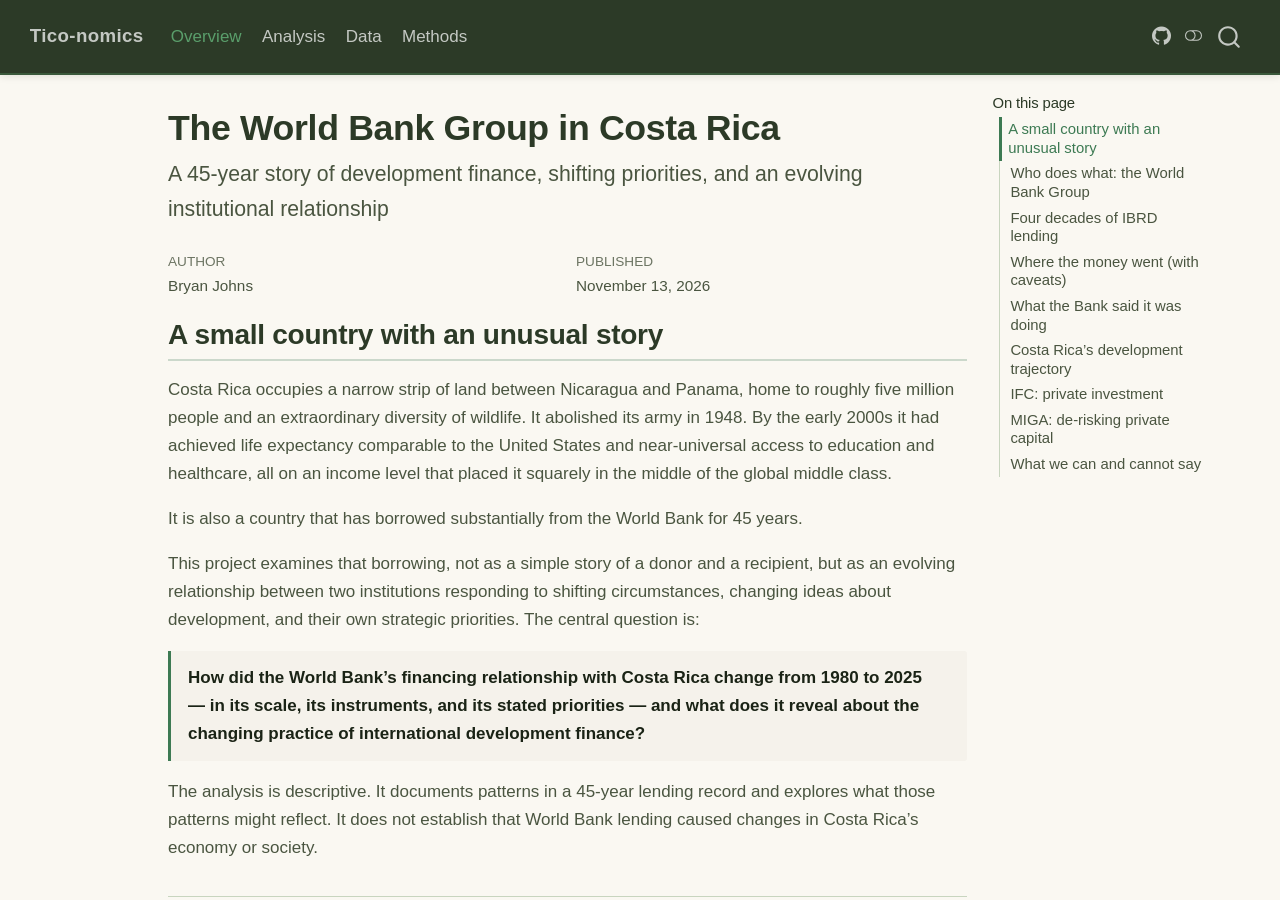
==== commit da6fd479: "chore: rename quarto files" ====
--- a/docs/index.html
+++ b/docs/index.html
@@ -1,7 +1,7 @@
 <html xmlns="http://www.w3.org/1999/xhtml">    
   <head>      
-    <title>Redirect to reports/index.html</title>      
-    <meta http-equiv="refresh" content="0;URL='reports/index.html'" />    
+    <title>Redirect to reports/overview.html</title>      
+    <meta http-equiv="refresh" content="0;URL='reports/overview.html'" />    
   </head>    
   <body> 
   </body>  
